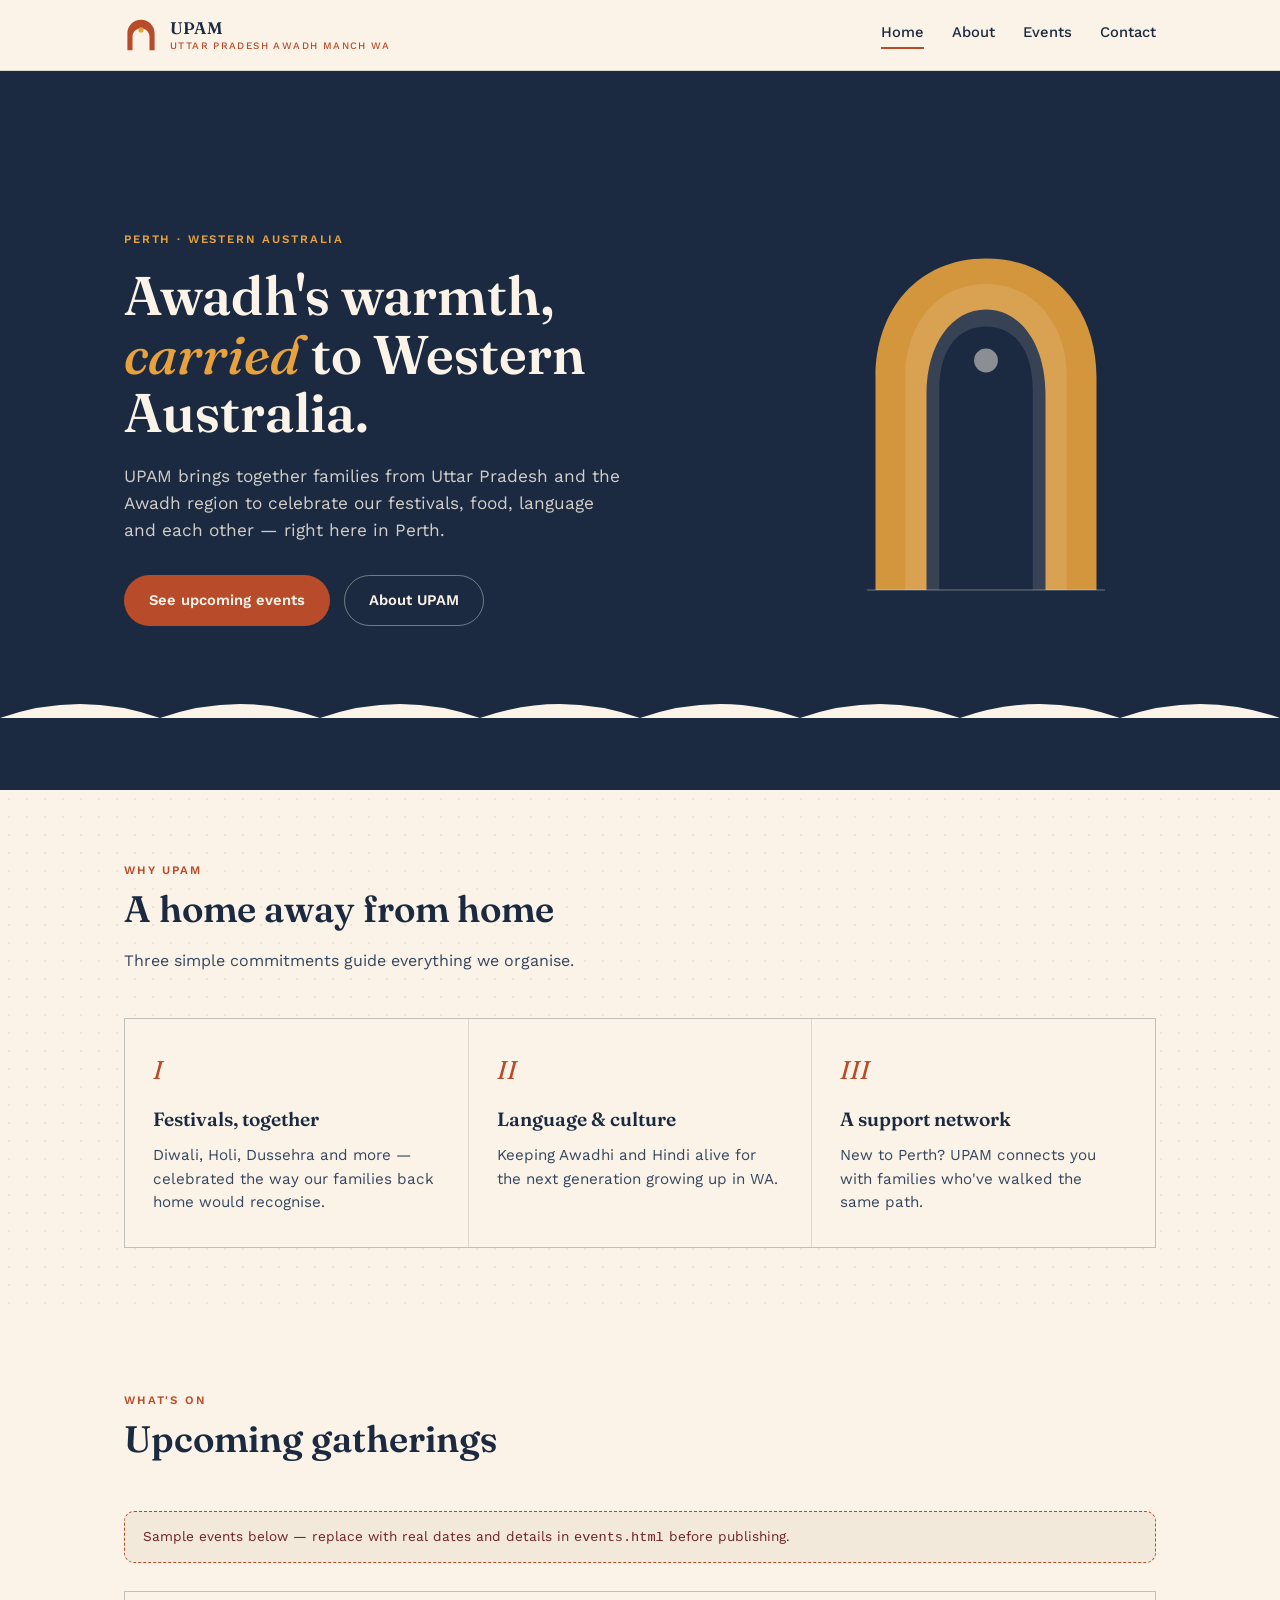
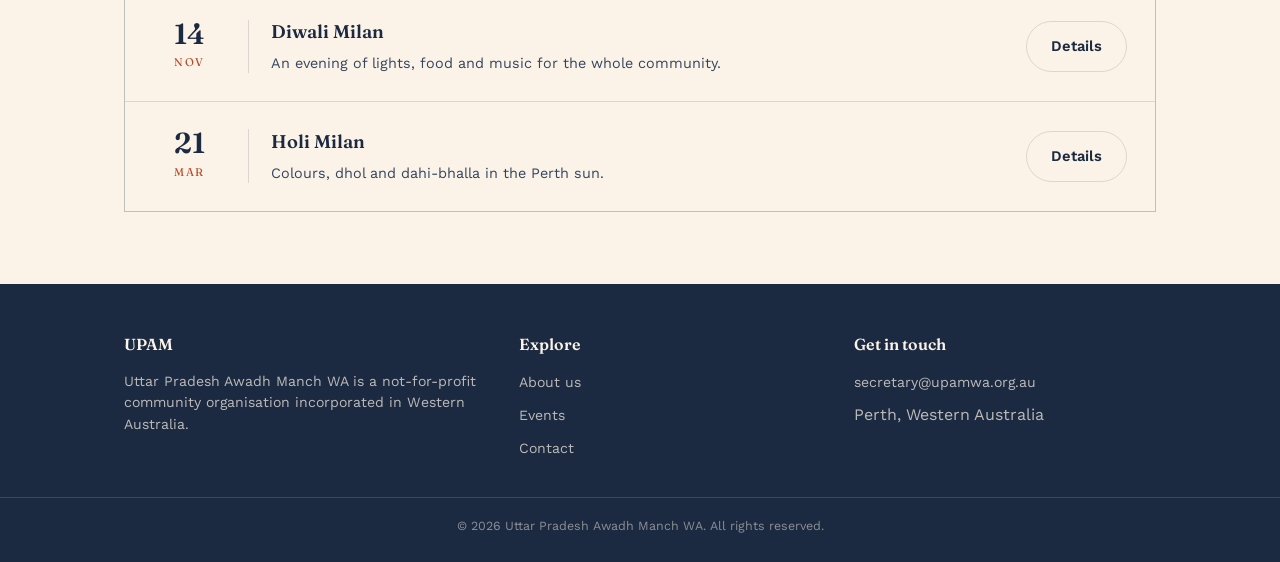
==== index.html @ 202c1596 "New repo" ====
<!doctype html>
<html lang="en">
<head>
<meta charset="UTF-8">
<meta name="viewport" content="width=device-width, initial-scale=1">
<title>UPAM — Uttar Pradesh Awadh Manch WA</title>
<meta name="description" content="Uttar Pradesh Awadh Manch WA — a community of Awadh and Uttar Pradesh families in Western Australia, keeping our festivals, food and language alive.">
<link rel="stylesheet" href="styles.css">
</head>
<body>

<header class="site">
  <div class="nav-row">
    <a class="brand" href="index.html">
      <svg class="brand-mark" viewBox="0 0 40 40" fill="none" xmlns="http://www.w3.org/2000/svg" aria-hidden="true">
        <path d="M20 2C11 2 4 9 4 18v20h6V22c0-5.5 4.5-10 10-10s10 4.5 10 10v16h6V18C36 9 29 2 20 2z" fill="#B84B2A"/>
        <circle cx="20" cy="14" r="3" fill="#E8A23D"/>
      </svg>
      <span class="brand-text">UPAM<small>Uttar Pradesh Awadh Manch WA</small></span>
    </a>
    <button class="nav-toggle" aria-label="Toggle menu" aria-expanded="false" id="navToggle">☰</button>
    <nav class="links" id="navLinks">
      <a href="index.html" aria-current="page">Home</a>
      <a href="about.html">About</a>
      <a href="events.html">Events</a>
      <a href="contact.html">Contact</a>
    </nav>
  </div>
</header>

<section class="hero">
  <div class="hero-inner">
    <div>
      <p class="eyebrow">Perth · Western Australia</p>
      <h1>Awadh's warmth,<br><em>carried</em> to Western Australia.</h1>
      <p class="lede">UPAM brings together families from Uttar Pradesh and the Awadh region to celebrate our festivals, food, language and each other — right here in Perth.</p>
      <div class="cta-row">
        <a class="btn btn-primary" href="events.html">See upcoming events</a>
        <a class="btn btn-ghost" href="about.html">About UPAM</a>
      </div>
    </div>
    <div class="gate-wrap" aria-hidden="true">
      <svg viewBox="0 0 400 420" xmlns="http://www.w3.org/2000/svg">
        <!-- Simplified Rumi Darwaza-inspired gate silhouette -->
        <path d="M200 10 C120 10 70 70 70 150 V400 H130 V170 C130 110 160 70 200 70 C240 70 270 110 270 170 V400 H330 V150 C330 70 280 10 200 10Z" fill="#E8A23D" opacity="0.9"/>
        <path d="M200 40 C145 40 105 85 105 150 V400 H145 V165 C145 115 168 90 200 90 C232 90 255 115 255 165 V400 H295 V150 C295 85 255 40 200 40Z" fill="#FBF3E7" opacity="0.12"/>
        <circle cx="200" cy="130" r="14" fill="#FBF3E7" opacity="0.5"/>
        <path d="M60 400 H340" stroke="#FBF3E7" stroke-opacity="0.25" stroke-width="2"/>
      </svg>
    </div>
  </div>
  <div class="arch-row on-ink" aria-hidden="true">
    <svg width="100%" height="28" viewBox="0 0 120 28" preserveAspectRatio="none" xmlns="http://www.w3.org/2000/svg">
      <path d="M0 28 Q 7.5 0 15 28 Q 22.5 0 30 28 Q 37.5 0 45 28 Q 52.5 0 60 28 Q 67.5 0 75 28 Q 82.5 0 90 28 Q 97.5 0 105 28 Q 112.5 0 120 28 Z" fill="currentColor"/>
    </svg>
  </div>
</section>

<section class="thread-texture">
  <div class="container">
    <div class="section-head">
      <p class="eyebrow">Why UPAM</p>
      <h2>A home away from home</h2>
      <p>Three simple commitments guide everything we organise.</p>
    </div>
    <div class="pillars">
      <div class="pillar">
        <p class="num">I</p>
        <h3>Festivals, together</h3>
        <p>Diwali, Holi, Dussehra and more — celebrated the way our families back home would recognise.</p>
      </div>
      <div class="pillar">
        <p class="num">II</p>
        <h3>Language & culture</h3>
        <p>Keeping Awadhi and Hindi alive for the next generation growing up in WA.</p>
      </div>
      <div class="pillar">
        <p class="num">III</p>
        <h3>A support network</h3>
        <p>New to Perth? UPAM connects you with families who've walked the same path.</p>
      </div>
    </div>
  </div>
</section>

<section>
  <div class="container">
    <div class="section-head">
      <p class="eyebrow">What's on</p>
      <h2>Upcoming gatherings</h2>
    </div>
    <div class="placeholder-note">
      Sample events below — replace with real dates and details in <code>events.html</code> before publishing.
    </div>
    <div class="event-list">
      <div class="event-card">
        <div class="event-date"><span class="day">14</span><span class="mon">Nov</span></div>
        <div>
          <h3>Diwali Milan</h3>
          <p>An evening of lights, food and music for the whole community.</p>
        </div>
        <a class="btn btn-ghost-ink" href="events.html">Details</a>
      </div>
      <div class="event-card">
        <div class="event-date"><span class="day">21</span><span class="mon">Mar</span></div>
        <div>
          <h3>Holi Milan</h3>
          <p>Colours, dhol and dahi-bhalla in the Perth sun.</p>
        </div>
        <a class="btn btn-ghost-ink" href="events.html">Details</a>
      </div>
    </div>
  </div>
</section>

<footer class="site">
  <div class="footer-inner">
    <div>
      <h4>UPAM</h4>
      <p>Uttar Pradesh Awadh Manch WA is a not-for-profit community organisation incorporated in Western Australia.</p>
    </div>
    <div>
      <h4>Explore</h4>
      <ul>
        <li><a href="about.html">About us</a></li>
        <li><a href="events.html">Events</a></li>
        <li><a href="contact.html">Contact</a></li>
      </ul>
    </div>
    <div>
      <h4>Get in touch</h4>
      <ul>
        <li><a href="mailto:secretary@upamwa.org.au">secretary@upamwa.org.au</a></li>
        <li>Perth, Western Australia</li>
      </ul>
    </div>
  </div>
  <div class="footer-bottom">© <span id="year"></span> Uttar Pradesh Awadh Manch WA. All rights reserved.</div>
</footer>

<script>
  document.getElementById('year').textContent = new Date().getFullYear();
  const toggle = document.getElementById('navToggle');
  const links = document.getElementById('navLinks');
  toggle.addEventListener('click', () => {
    const open = links.classList.toggle('open');
    toggle.setAttribute('aria-expanded', open);
  });
</script>

</body>
</html>
---- styles.css ----
/* ============================================================
   UPAM — Uttar Pradesh Awadh Manch WA
   Design tokens: dusk indigo + marigold + rust, arch motif
   drawn from Lucknow's Rumi Darwaza, chikankari thread texture
   ============================================================ */

@import url('https://fonts.googleapis.com/css2?family=Fraunces:ital,opsz,wght@0,9..144,400;0,9..144,600;1,9..144,500&family=Work+Sans:wght@400;500;600&display=swap');

:root {
  --ink: #1B2A41;
  --ink-soft: #33455f;
  --paper: #FBF3E7;
  --thread: #F2E9DA;
  --marigold: #E8A23D;
  --rust: #B84B2A;
  --maroon: #6E1F2B;
  --line: rgba(27, 42, 65, 0.14);

  --display: 'Fraunces', serif;
  --body: 'Work Sans', sans-serif;
}

* { box-sizing: border-box; }

html { scroll-behavior: smooth; }

body {
  margin: 0;
  font-family: var(--body);
  background: var(--paper);
  color: var(--ink);
  line-height: 1.55;
}

@media (prefers-reduced-motion: reduce) {
  html { scroll-behavior: auto; }
  * { animation-duration: 0.001ms !important; transition-duration: 0.001ms !important; }
}

a { color: inherit; }

img, svg { max-width: 100%; display: block; }

.container {
  max-width: 1080px;
  margin: 0 auto;
  padding: 0 24px;
}

/* ---------- Chikankari texture ---------- */
.thread-texture {
  background-image: radial-gradient(circle, rgba(27,42,65,0.07) 1px, transparent 1.4px);
  background-size: 18px 18px;
}

/* ---------- Header / Nav ---------- */
header.site {
  position: sticky;
  top: 0;
  z-index: 50;
  background: var(--paper);
  border-bottom: 1px solid var(--line);
}

.nav-row {
  display: flex;
  align-items: center;
  justify-content: space-between;
  padding: 18px 24px;
  max-width: 1080px;
  margin: 0 auto;
}

.brand {
  display: flex;
  align-items: center;
  gap: 12px;
  text-decoration: none;
  color: var(--ink);
}

.brand-mark {
  width: 34px;
  height: 34px;
  flex: none;
}

.brand-text {
  font-family: var(--display);
  font-size: 1.05rem;
  font-weight: 600;
  letter-spacing: 0.01em;
  line-height: 1.15;
}

.brand-text small {
  display: block;
  font-family: var(--body);
  font-weight: 500;
  font-size: 0.62rem;
  letter-spacing: 0.14em;
  text-transform: uppercase;
  color: var(--rust);
  margin-top: 2px;
}

nav.links {
  display: flex;
  gap: 28px;
  font-size: 0.92rem;
  font-weight: 500;
}

nav.links a {
  text-decoration: none;
  padding-bottom: 4px;
  border-bottom: 2px solid transparent;
}

nav.links a:hover,
nav.links a[aria-current="page"] {
  border-bottom-color: var(--rust);
}

nav.links a:focus-visible,
a:focus-visible,
button:focus-visible {
  outline: 2px solid var(--rust);
  outline-offset: 3px;
}

.nav-toggle { display: none; }

@media (max-width: 720px) {
  nav.links {
    position: absolute;
    top: 100%;
    left: 0;
    right: 0;
    background: var(--paper);
    border-bottom: 1px solid var(--line);
    flex-direction: column;
    gap: 0;
    display: none;
  }
  nav.links.open { display: flex; }
  nav.links a { padding: 14px 24px; border-bottom: 1px solid var(--line); }
  .nav-toggle {
    display: block;
    background: none;
    border: 1px solid var(--line);
    border-radius: 8px;
    width: 40px;
    height: 40px;
    font-family: var(--display);
    font-size: 1.1rem;
  }
}

/* ---------- Arch motif (Rumi Darwaza silhouette) ---------- */
.arch-row {
  display: flex;
  line-height: 0;
  color: var(--ink);
}
.arch-row.on-ink { color: var(--paper); }
.arch-row svg { flex: none; }

/* ---------- Hero ---------- */
.hero {
  background: var(--ink);
  color: var(--paper);
  position: relative;
  overflow: hidden;
}

.hero-inner {
  max-width: 1080px;
  margin: 0 auto;
  padding: 88px 24px 64px;
  display: flex;
  gap: 48px;
  align-items: center;
}

.hero-inner > div:first-child { flex: 1.1 1 0; min-width: 280px; }
.hero-inner .gate-wrap { flex: 0.9 1 0; min-width: 220px; max-width: 340px; }

.eyebrow {
  font-size: 0.72rem;
  letter-spacing: 0.16em;
  text-transform: uppercase;
  color: var(--marigold);
  font-weight: 600;
  margin: 0 0 18px;
}

.hero h1 {
  font-family: var(--display);
  font-size: clamp(2.3rem, 5vw, 3.4rem);
  line-height: 1.08;
  font-weight: 600;
  margin: 0 0 20px;
}

.hero h1 em {
  font-style: italic;
  color: var(--marigold);
  font-weight: 500;
}

.hero p.lede {
  font-size: 1.08rem;
  color: rgba(251, 243, 231, 0.82);
  max-width: 46ch;
  margin: 0 0 32px;
}

.cta-row { display: flex; gap: 14px; flex-wrap: wrap; }

.btn {
  display: inline-flex;
  align-items: center;
  gap: 8px;
  font-family: var(--body);
  font-weight: 600;
  font-size: 0.92rem;
  padding: 13px 24px;
  border-radius: 999px;
  text-decoration: none;
  border: 1px solid transparent;
  cursor: pointer;
}

.btn-primary { background: var(--rust); color: var(--paper); }
.btn-primary:hover { background: #9c3f22; }

.btn-ghost { border-color: rgba(251,243,231,0.4); color: var(--paper); background: transparent; }
.btn-ghost:hover { border-color: var(--marigold); color: var(--marigold); }

.btn-ghost-ink { border-color: var(--line); color: var(--ink); background: transparent; }
.btn-ghost-ink:hover { border-color: var(--rust); color: var(--rust); }

/* Gate illustration in hero */
.gate-wrap { position: relative; }
.gate-wrap svg { width: 100%; height: auto; }

/* ---------- Section scaffolding ---------- */
section { padding: 72px 0; }

.section-head { max-width: 60ch; margin: 0 0 44px; }

.section-head .eyebrow { color: var(--rust); }

.section-head h2 {
  font-family: var(--display);
  font-size: clamp(1.7rem, 3vw, 2.3rem);
  font-weight: 600;
  margin: 0 0 12px;
}

.section-head p { color: var(--ink-soft); margin: 0; }

/* ---------- Pillars / cards ---------- */
.pillars {
  display: grid;
  grid-template-columns: repeat(3, 1fr);
  gap: 1px;
  background: var(--line);
  border: 1px solid var(--line);
}

.pillar {
  background: var(--paper);
  padding: 32px 28px;
}

.pillar .num {
  font-family: var(--display);
  font-style: italic;
  color: var(--rust);
  font-size: 1.6rem;
  margin: 0 0 14px;
}

.pillar h3 {
  font-family: var(--display);
  font-size: 1.2rem;
  font-weight: 600;
  margin: 0 0 10px;
}

.pillar p { margin: 0; color: var(--ink-soft); font-size: 0.95rem; }

@media (max-width: 800px) {
  .pillars { grid-template-columns: 1fr; }
  .hero-inner { flex-direction: column; align-items: flex-start; padding-top: 56px; }
  .hero-inner .gate-wrap { max-width: 260px; }
}

/* ---------- Event cards ---------- */
.event-list { display: grid; gap: 1px; background: var(--line); border: 1px solid var(--line); }

.event-card {
  background: var(--paper);
  padding: 26px 28px;
  display: grid;
  grid-template-columns: 96px 1fr auto;
  gap: 22px;
  align-items: center;
}

.event-date {
  font-family: var(--display);
  text-align: center;
  border-right: 1px solid var(--line);
  padding-right: 22px;
}

.event-date .day { font-size: 1.8rem; font-weight: 600; line-height: 1; display: block; }
.event-date .mon { font-size: 0.7rem; letter-spacing: 0.12em; text-transform: uppercase; color: var(--rust); }

.event-card h3 { font-family: var(--display); font-size: 1.15rem; margin: 0 0 6px; font-weight: 600; }
.event-card p { margin: 0; color: var(--ink-soft); font-size: 0.9rem; }

@media (max-width: 640px) {
  .event-card { grid-template-columns: 64px 1fr; }
  .event-card .btn { grid-column: 1 / -1; justify-self: start; margin-top: 8px; }
}

/* ---------- Placeholder notice (dev aid, remove when real content is in) ---------- */
.placeholder-note {
  background: var(--thread);
  border: 1px dashed var(--rust);
  border-radius: 10px;
  padding: 14px 18px;
  font-size: 0.85rem;
  color: var(--maroon);
  margin-bottom: 28px;
}

/* ---------- Footer ---------- */
footer.site {
  background: var(--ink);
  color: rgba(251,243,231,0.72);
}

.footer-inner {
  max-width: 1080px;
  margin: 0 auto;
  padding: 48px 24px 36px;
  display: grid;
  grid-template-columns: 1.2fr 1fr 1fr;
  gap: 32px;
}

.footer-inner h4 {
  font-family: var(--display);
  color: var(--paper);
  font-weight: 600;
  font-size: 1rem;
  margin: 0 0 14px;
}

.footer-inner p, .footer-inner a { font-size: 0.88rem; }

.footer-inner ul { list-style: none; padding: 0; margin: 0; display: grid; gap: 8px; }
.footer-inner a { text-decoration: none; }
.footer-inner a:hover { color: var(--marigold); }

.footer-bottom {
  border-top: 1px solid rgba(251,243,231,0.14);
  text-align: center;
  font-size: 0.78rem;
  padding: 18px 24px 28px;
  color: rgba(251,243,231,0.5);
}

@media (max-width: 720px) {
  .footer-inner { grid-template-columns: 1fr; }
}

/* ---------- Form ---------- */
form.contact-form { display: grid; gap: 18px; max-width: 520px; }

.field { display: grid; gap: 6px; }

.field label { font-size: 0.85rem; font-weight: 600; }

.field input, .field textarea {
  font-family: var(--body);
  font-size: 0.95rem;
  padding: 12px 14px;
  border: 1px solid var(--line);
  border-radius: 8px;
  background: var(--thread);
  color: var(--ink);
}

.field input:focus, .field textarea:focus {
  outline: 2px solid var(--rust);
  outline-offset: 1px;
}

.field textarea { resize: vertical; min-height: 120px; }

/* ---------- Simple content page styling (about) ---------- */
.prose { max-width: 68ch; }
.prose h2 { font-family: var(--display); font-size: 1.5rem; margin: 40px 0 12px; }
.prose p { color: var(--ink-soft); }

.committee-grid {
  display: grid;
  grid-template-columns: repeat(auto-fill, minmax(180px, 1fr));
  gap: 24px;
  margin-top: 12px;
}

.committee-card { text-align: left; }
.committee-card .role {
  font-size: 0.72rem;
  letter-spacing: 0.1em;
  text-transform: uppercase;
  color: var(--rust);
  font-weight: 600;
  margin-bottom: 4px;
}
.committee-card .name { font-family: var(--display); font-size: 1.05rem; font-weight: 600; }
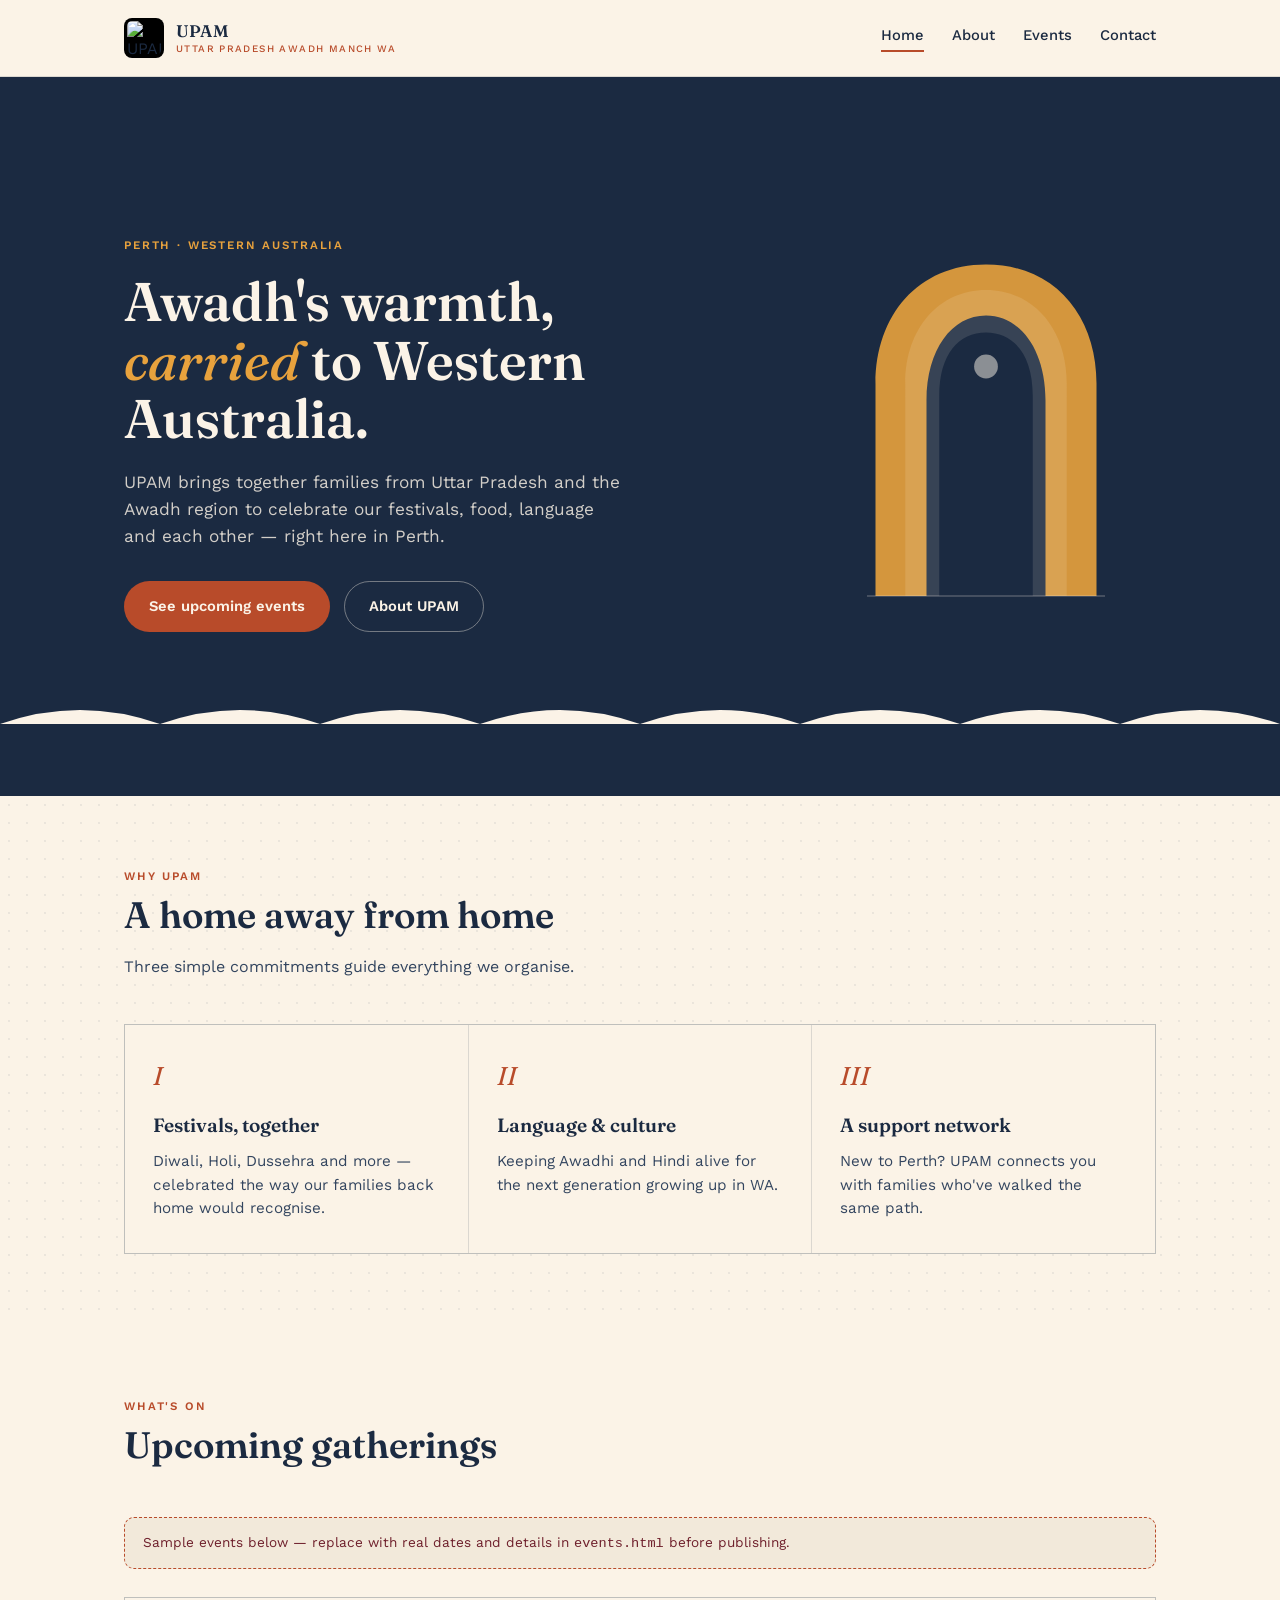
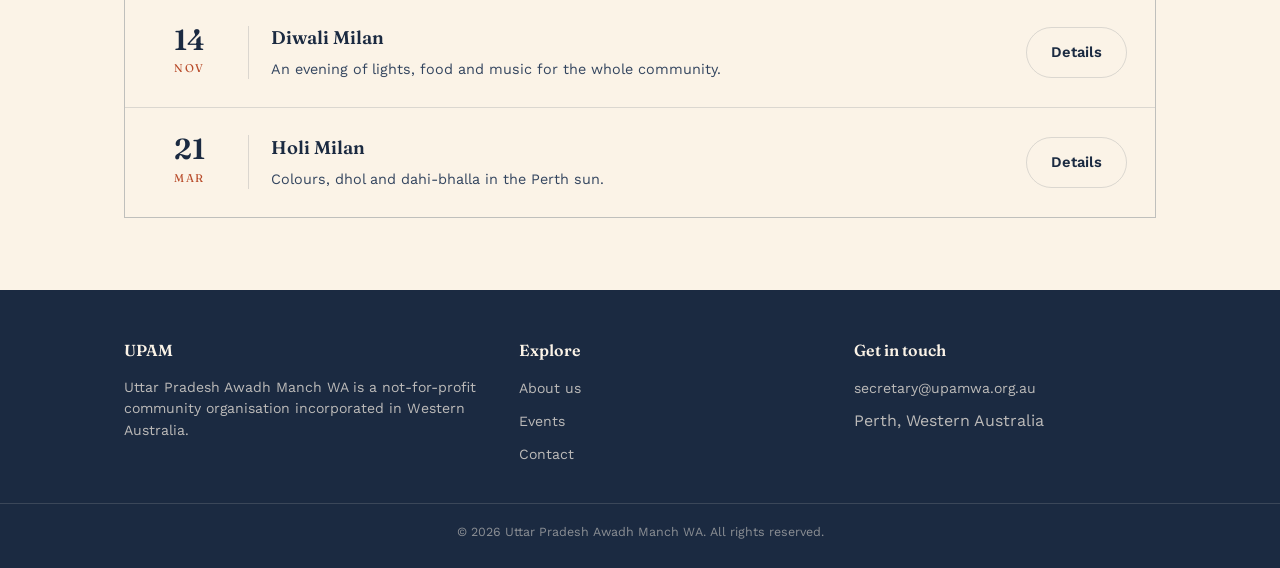
==== commit 1d03f545: "Logo attached" ====
--- a/index.html
+++ b/index.html
@@ -5,6 +5,7 @@
 <meta name="viewport" content="width=device-width, initial-scale=1">
 <title>UPAM — Uttar Pradesh Awadh Manch WA</title>
 <meta name="description" content="Uttar Pradesh Awadh Manch WA — a community of Awadh and Uttar Pradesh families in Western Australia, keeping our festivals, food and language alive.">
+<link rel="icon" href="assets/logo.webp" type="image/webp">
 <link rel="stylesheet" href="styles.css">
 </head>
 <body>
@@ -12,10 +13,7 @@
 <header class="site">
   <div class="nav-row">
     <a class="brand" href="index.html">
-      <svg class="brand-mark" viewBox="0 0 40 40" fill="none" xmlns="http://www.w3.org/2000/svg" aria-hidden="true">
-        <path d="M20 2C11 2 4 9 4 18v20h6V22c0-5.5 4.5-10 10-10s10 4.5 10 10v16h6V18C36 9 29 2 20 2z" fill="#B84B2A"/>
-        <circle cx="20" cy="14" r="3" fill="#E8A23D"/>
-      </svg>
+      <img class="brand-mark" src="assets/logo.webp" alt="UPAM — Uttar Pradesh Awadh Manch WA logo">
       <span class="brand-text">UPAM<small>Uttar Pradesh Awadh Manch WA</small></span>
     </a>
     <button class="nav-toggle" aria-label="Toggle menu" aria-expanded="false" id="navToggle">☰</button>
--- a/styles.css
+++ b/styles.css
@@ -80,9 +80,18 @@
 }
 
 .brand-mark {
-  width: 34px;
-  height: 34px;
+  width: 40px;
+  height: 40px;
   flex: none;
+  border-radius: 8px;
+  background: #000;
+  object-fit: contain;
+  padding: 3px;
+}
+
+.footer-inner .brand-mark {
+  width: 46px;
+  height: 46px;
 }
 
 .brand-text {
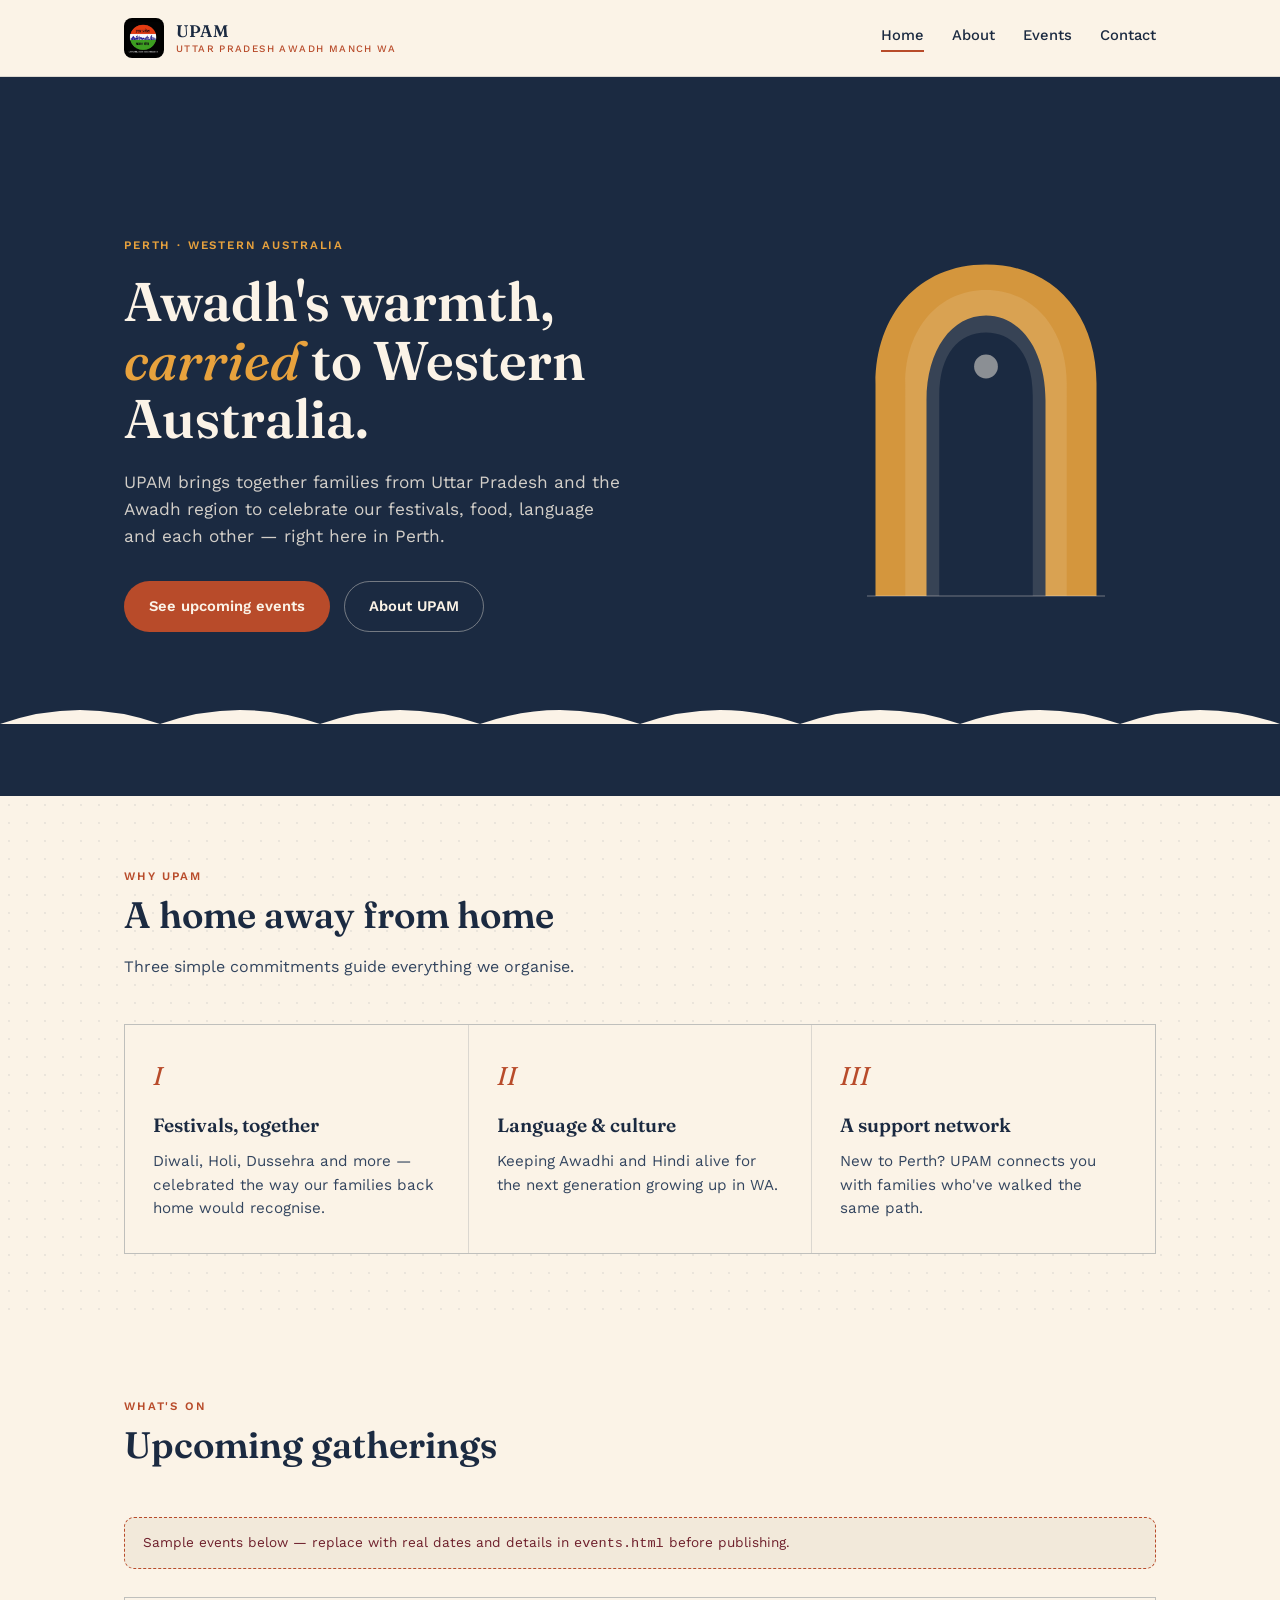
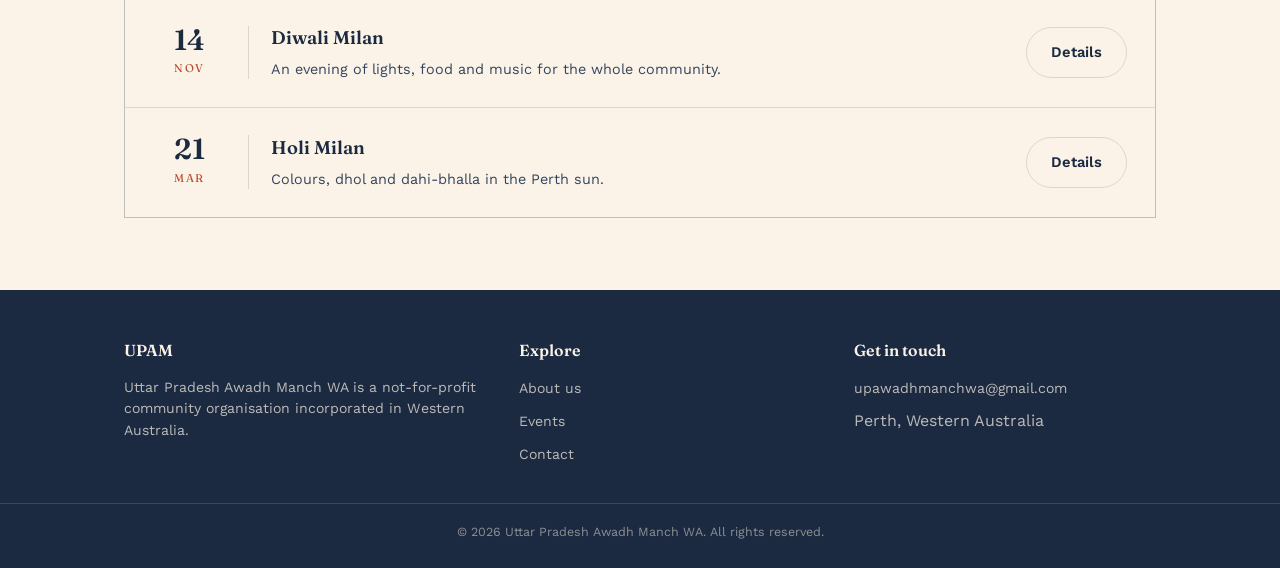
==== commit e744c720: "Update index.html" ====
--- a/index.html
+++ b/index.html
@@ -128,7 +128,7 @@
     <div>
       <h4>Get in touch</h4>
       <ul>
-        <li><a href="mailto:secretary@upamwa.org.au">secretary@upamwa.org.au</a></li>
+        <li><a href="mailto:upawadhmanchwa@gmail.com">upawadhmanchwa@gmail.com</a></li>
         <li>Perth, Western Australia</li>
       </ul>
     </div>
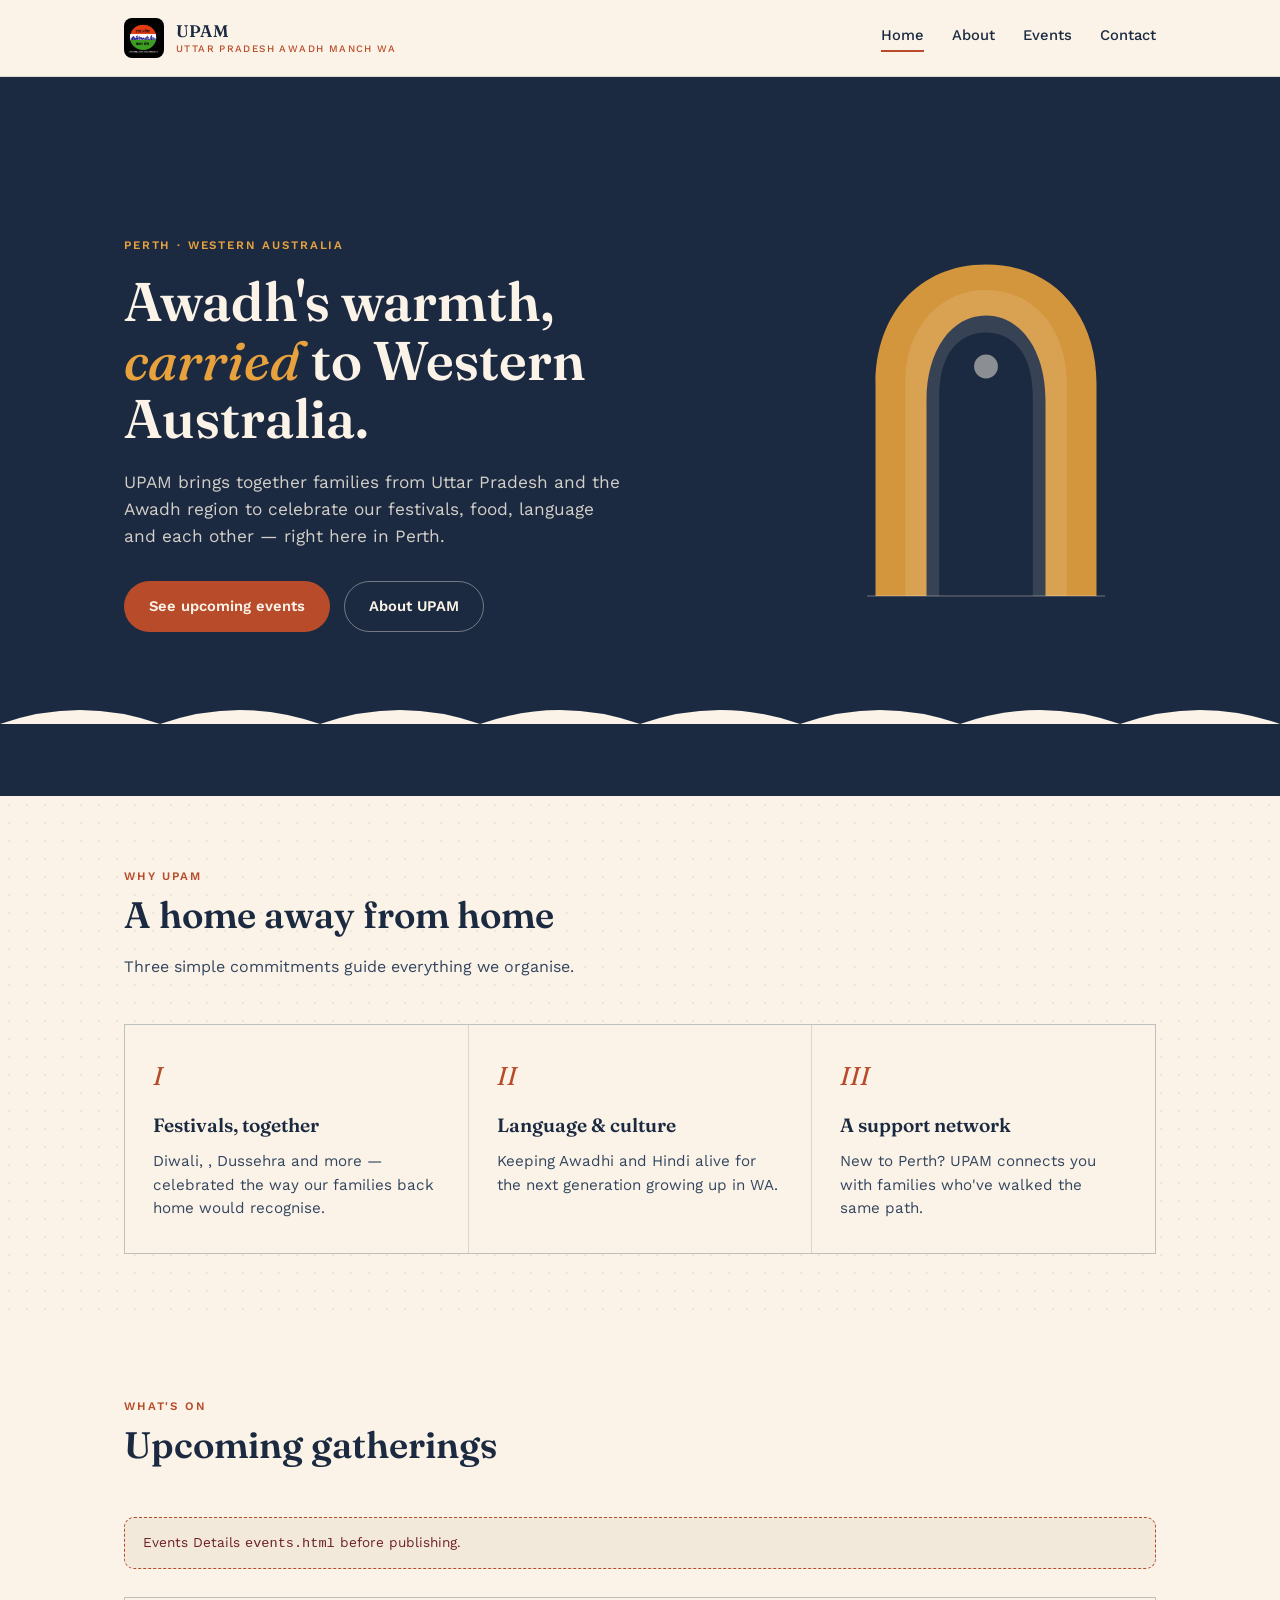
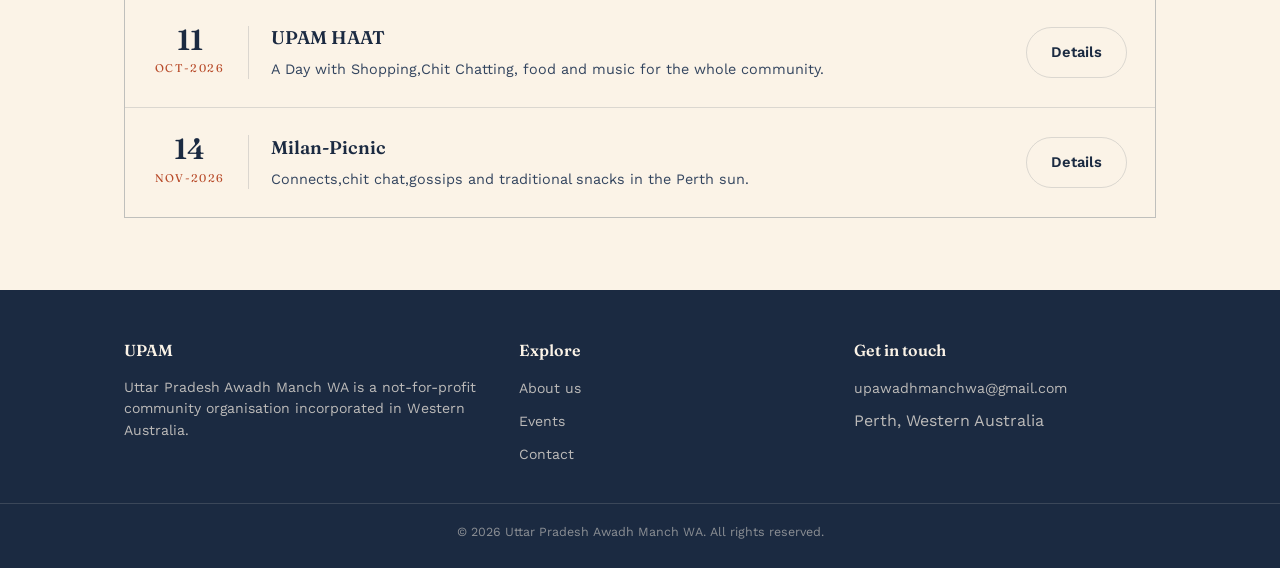
==== commit dbb39d34: "Update index.html" ====
--- a/index.html
+++ b/index.html
@@ -65,7 +65,7 @@
       <div class="pillar">
         <p class="num">I</p>
         <h3>Festivals, together</h3>
-        <p>Diwali, Holi, Dussehra and more — celebrated the way our families back home would recognise.</p>
+        <p>Diwali, , Dussehra and more — celebrated the way our families back home would recognise.</p>
       </div>
       <div class="pillar">
         <p class="num">II</p>
@@ -88,22 +88,22 @@
       <h2>Upcoming gatherings</h2>
     </div>
     <div class="placeholder-note">
-      Sample events below — replace with real dates and details in <code>events.html</code> before publishing.
+      Events Details <code>events.html</code> before publishing.
     </div>
     <div class="event-list">
       <div class="event-card">
-        <div class="event-date"><span class="day">14</span><span class="mon">Nov</span></div>
+        <div class="event-date"><span class="day">11</span><span class="mon">Oct-2026</span></div>
         <div>
-          <h3>Diwali Milan</h3>
-          <p>An evening of lights, food and music for the whole community.</p>
+          <h3>UPAM HAAT</h3>
+          <p>A Day with Shopping,Chit Chatting, food and music for the whole community.</p>
         </div>
         <a class="btn btn-ghost-ink" href="events.html">Details</a>
       </div>
       <div class="event-card">
-        <div class="event-date"><span class="day">21</span><span class="mon">Mar</span></div>
+        <div class="event-date"><span class="day">14</span><span class="mon">Nov-2026</span></div>
         <div>
-          <h3>Holi Milan</h3>
-          <p>Colours, dhol and dahi-bhalla in the Perth sun.</p>
+          <h3>Milan-Picnic</h3>
+          <p>Connects,chit chat,gossips and traditional snacks in the Perth sun.</p>
         </div>
         <a class="btn btn-ghost-ink" href="events.html">Details</a>
       </div>
